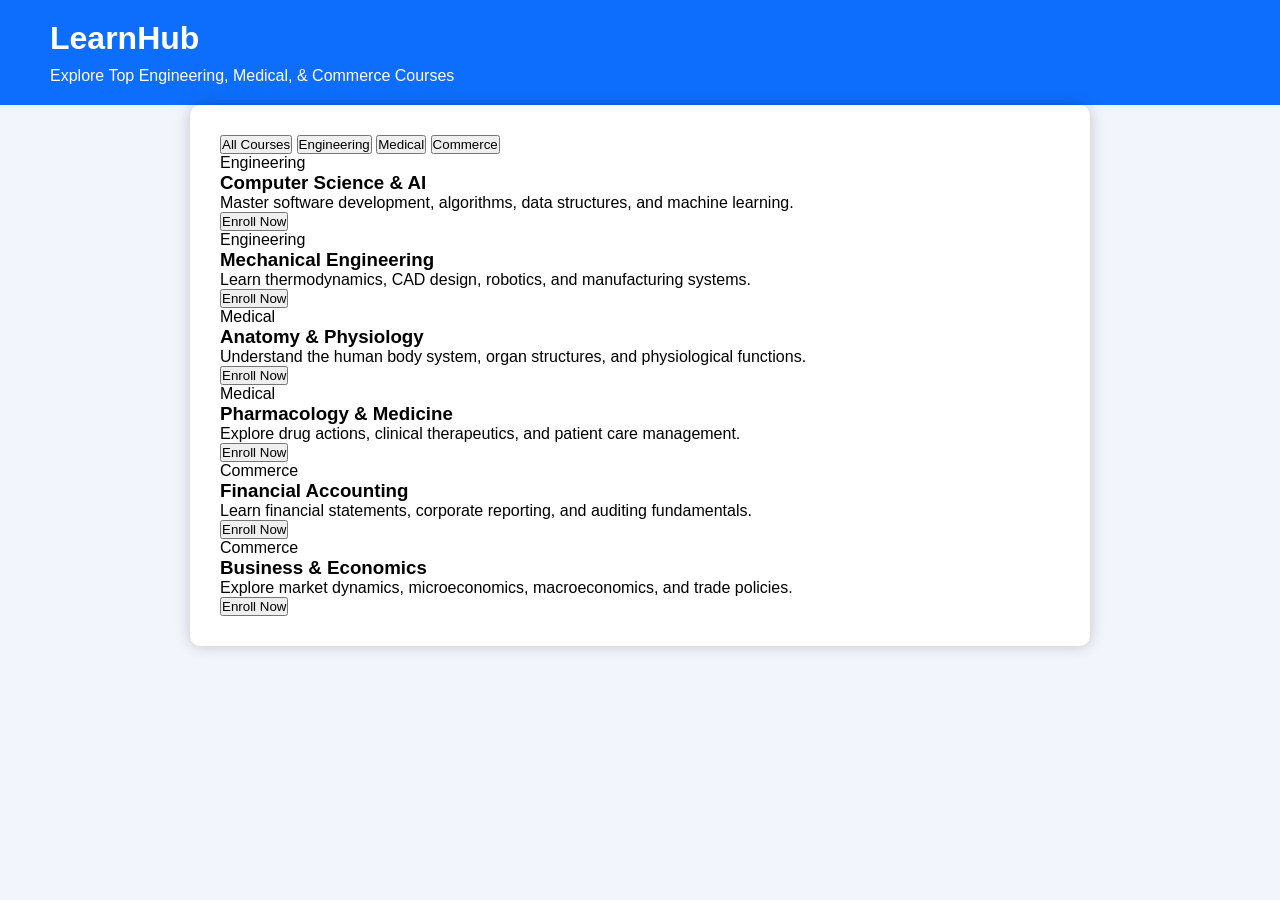
==== courses.html @ 251b4f08 "my first courses" ====
<!DOCTYPE html>
<html lang="en">
<head>
  <meta charset="UTF-8">
  <meta name="viewport" content="width=device-width, initial-scale=1.0">
  <title>Course Catalog</title>
  <link rel="stylesheet" href="style.css">
</head>
<body>

  <header class="navbar">
    <h1>LearnHub</h1>
    <p>Explore Top Engineering, Medical, & Commerce Courses</p>
  </header>

  <main class="container">
    <!-- Category Filter Buttons -->
    <section class="filter-section">
      <button class="filter-btn active" data-category="all">All Courses</button>
      <button class="filter-btn" data-category="engineering">Engineering</button>
      <button class="filter-btn" data-category="medical">Medical</button>
      <button class="filter-btn" data-category="commerce">Commerce</button>
    </section>

    <!-- Course Cards Grid -->
    <section class="courses-grid" id="coursesGrid">
      
      <!-- Engineering Courses -->
      <div class="course-card" data-category="engineering">
        <span class="badge engineering">Engineering</span>
        <h3>Computer Science & AI</h3>
        <p>Master software development, algorithms, data structures, and machine learning.</p>
        <button class="enroll-btn">Enroll Now</button>
      </div>

      <div class="course-card" data-category="engineering">
        <span class="badge engineering">Engineering</span>
        <h3>Mechanical Engineering</h3>
        <p>Learn thermodynamics, CAD design, robotics, and manufacturing systems.</p>
        <button class="enroll-btn">Enroll Now</button>
      </div>

      <!-- Medical Courses -->
      <div class="course-card" data-category="medical">
        <span class="badge medical">Medical</span>
        <h3>Anatomy & Physiology</h3>
        <p>Understand the human body system, organ structures, and physiological functions.</p>
        <button class="enroll-btn">Enroll Now</button>
      </div>

      <div class="course-card" data-category="medical">
        <span class="badge medical">Medical</span>
        <h3>Pharmacology & Medicine</h3>
        <p>Explore drug actions, clinical therapeutics, and patient care management.</p>
        <button class="enroll-btn">Enroll Now</button>
      </div>

      <!-- Commerce Courses -->
      <div class="course-card" data-category="commerce">
        <span class="badge commerce">Commerce</span>
        <h3>Financial Accounting</h3>
        <p>Learn financial statements, corporate reporting, and auditing fundamentals.</p>
        <button class="enroll-btn">Enroll Now</button>
      </div>

      <div class="course-card" data-category="commerce">
        <span class="badge commerce">Commerce</span>
        <h3>Business & Economics</h3>
        <p>Explore market dynamics, microeconomics, macroeconomics, and trade policies.</p>
        <button class="enroll-btn">Enroll Now</button>
      </div>

    </section>
  </main>

  <script src="script.js"></script>
</body>
</html>
---- style.css ----
*{
    margin:0;
    padding:0;
    box-sizing:border-box;
}

body{
    font-family:Arial, sans-serif;
    background:#f2f6fc;
}

header{
    background:#0d6efd;
    color:white;
    padding:20px 50px;
}

header h1{
    margin-bottom:10px;
}

nav a{
    color:white;
    text-decoration:none;
    margin-right:20px;
    font-weight:bold;
}

.home{
    width:90%;
    margin:30px auto;
}

.container{
    width:90%;
    max-width:900px;
    margin:auto;
    background:white;
    padding:30px;
    border-radius:10px;
    box-shadow:0 0 15px rgba(0,0,0,.2);
}

form{
    display:grid;
    grid-template-columns:1fr 1fr;
    gap:15px;
}

label{
    font-weight:bold;
}

input,
select,
textarea{
    width:100%;
    padding:10px;
    border:1px solid #ccc;
    border-radius:5px;
}

textarea{
    height:80px;
    resize:none;
}

input[type="submit"]{
    grid-column:1/3;
    background:#0d6efd;
    color:white;
    border:none;
    cursor:pointer;
    font-size:16px;
}

.output{
    width:90%;
    max-width:900px;
    margin:30px auto;
    background:white;
    padding:20px;
    border-radius:10px;
    box-shadow:0 0 10px rgba(0,0,0,.2);
}
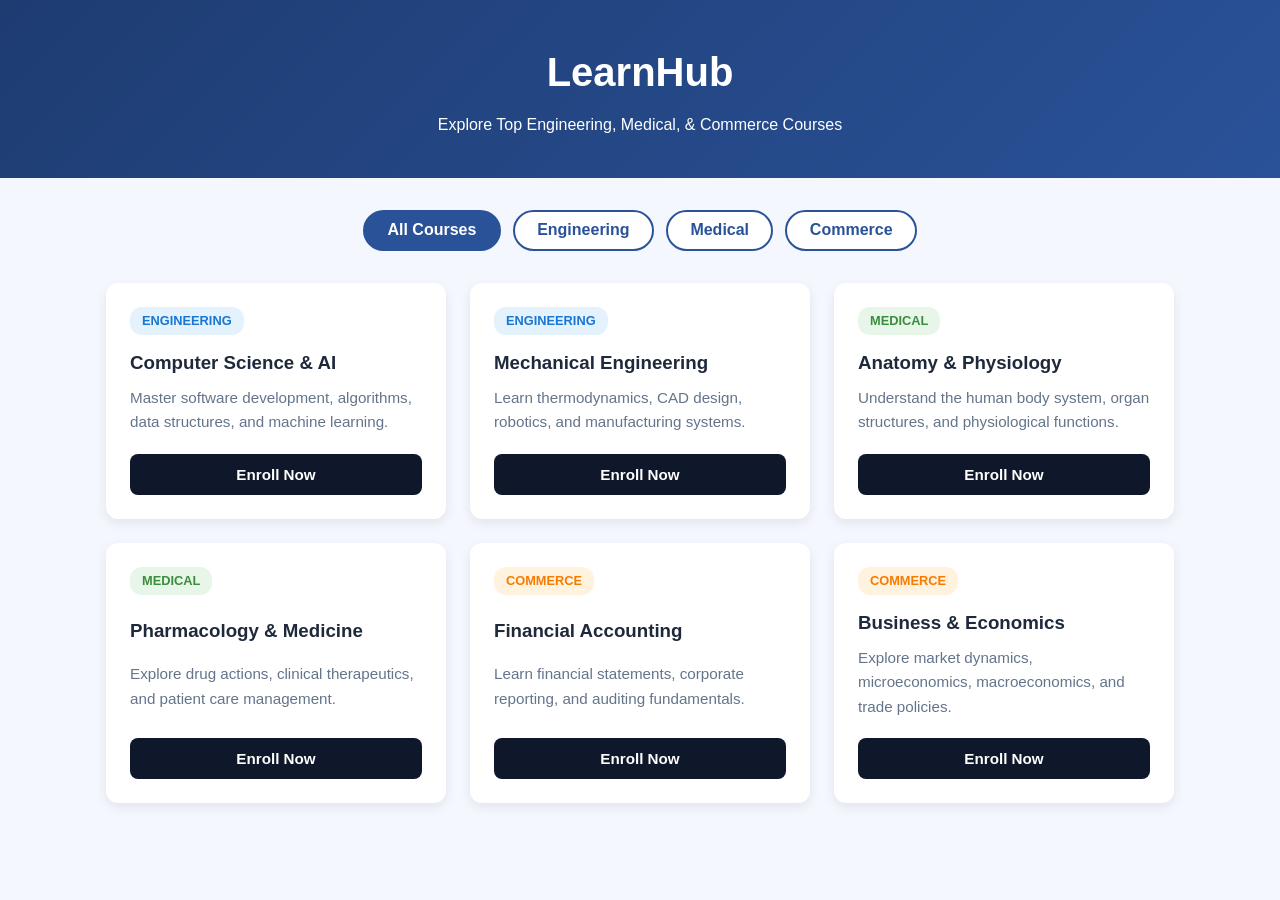
==== commit 8c47af31: "added some improvements" ====
--- a/courses.html
+++ b/courses.html
@@ -4,7 +4,7 @@
   <meta charset="UTF-8">
   <meta name="viewport" content="width=device-width, initial-scale=1.0">
   <title>Course Catalog</title>
-  <link rel="stylesheet" href="style.css">
+  <link rel="stylesheet" href="courses.css">
 </head>
 <body>
 
@@ -73,6 +73,6 @@
     </section>
   </main>
 
-  <script src="script.js"></script>
+  <script src="courses.js"></script>
 </body>
 </html>
--- a/courses.css
+++ b/courses.css
@@ -0,0 +1,137 @@
+* {
+  box-sizing: border-box;
+  margin: 0;
+  padding: 0;
+  font-family: 'Segoe UI', Tahoma, Geneva, Verdana, sans-serif;
+}
+
+body {
+  background-color: #f4f7fe;
+  color: #333;
+  line-height: 1.6;
+}
+
+.navbar {
+  background: linear-gradient(135deg, #1e3c72, #2a5298);
+  color: #fff;
+  text-align: center;
+  padding: 2.5rem 1rem;
+}
+
+.navbar h1 {
+  font-size: 2.5rem;
+  margin-bottom: 0.5rem;
+}
+
+.container {
+  max-width: 1100px;
+  margin: 2rem auto;
+  padding: 0 1rem;
+}
+
+/* Category Filter Buttons */
+.filter-section {
+  display: flex;
+  justify-content: center;
+  gap: 0.75rem;
+  flex-wrap: wrap;
+  margin-bottom: 2rem;
+}
+
+.filter-btn {
+  background-color: #fff;
+  border: 2px solid #2a5298;
+  color: #2a5298;
+  padding: 0.6rem 1.4rem;
+  font-size: 1rem;
+  font-weight: 600;
+  border-radius: 25px;
+  cursor: pointer;
+  transition: all 0.3s ease;
+}
+
+.filter-btn:hover,
+.filter-btn.active {
+  background-color: #2a5298;
+  color: #fff;
+}
+
+/* Courses Grid */
+.courses-grid {
+  display: grid;
+  grid-template-columns: repeat(auto-fit, minmax(300px, 1fr));
+  gap: 1.5rem;
+}
+
+.course-card {
+  background: #fff;
+  border-radius: 12px;
+  padding: 1.5rem;
+  box-shadow: 0 4px 12px rgba(0, 0, 0, 0.08);
+  display: flex;
+  flex-direction: column;
+  justify-content: space-between;
+  transition: transform 0.3s ease, box-shadow 0.3s ease;
+}
+
+.course-card:hover {
+  transform: translateY(-5px);
+  box-shadow: 0 8px 20px rgba(0, 0, 0, 0.12);
+}
+
+.badge {
+  align-self: flex-start;
+  padding: 0.25rem 0.75rem;
+  border-radius: 12px;
+  font-size: 0.8rem;
+  font-weight: bold;
+  text-transform: uppercase;
+  margin-bottom: 0.8rem;
+}
+
+.badge.engineering {
+  background-color: #e3f2fd;
+  color: #1976d2;
+}
+
+.badge.medical {
+  background-color: #e8f5e9;
+  color: #388e3c;
+}
+
+.badge.commerce {
+  background-color: #fff3e0;
+  color: #f57c00;
+}
+
+.course-card h3 {
+  margin-bottom: 0.5rem;
+  color: #1e293b;
+}
+
+.course-card p {
+  color: #64748b;
+  font-size: 0.95rem;
+  margin-bottom: 1.2rem;
+}
+
+.enroll-btn {
+  width: 100%;
+  padding: 0.75rem;
+  background-color: #0f172a;
+  color: #fff;
+  border: none;
+  border-radius: 8px;
+  font-size: 0.95rem;
+  font-weight: 600;
+  cursor: pointer;
+  transition: background-color 0.2s ease;
+}
+
+.enroll-btn:hover {
+  background-color: #2563eb;
+}
+
+.enroll-btn.enrolled {
+  background-color: #16a34a;
+}
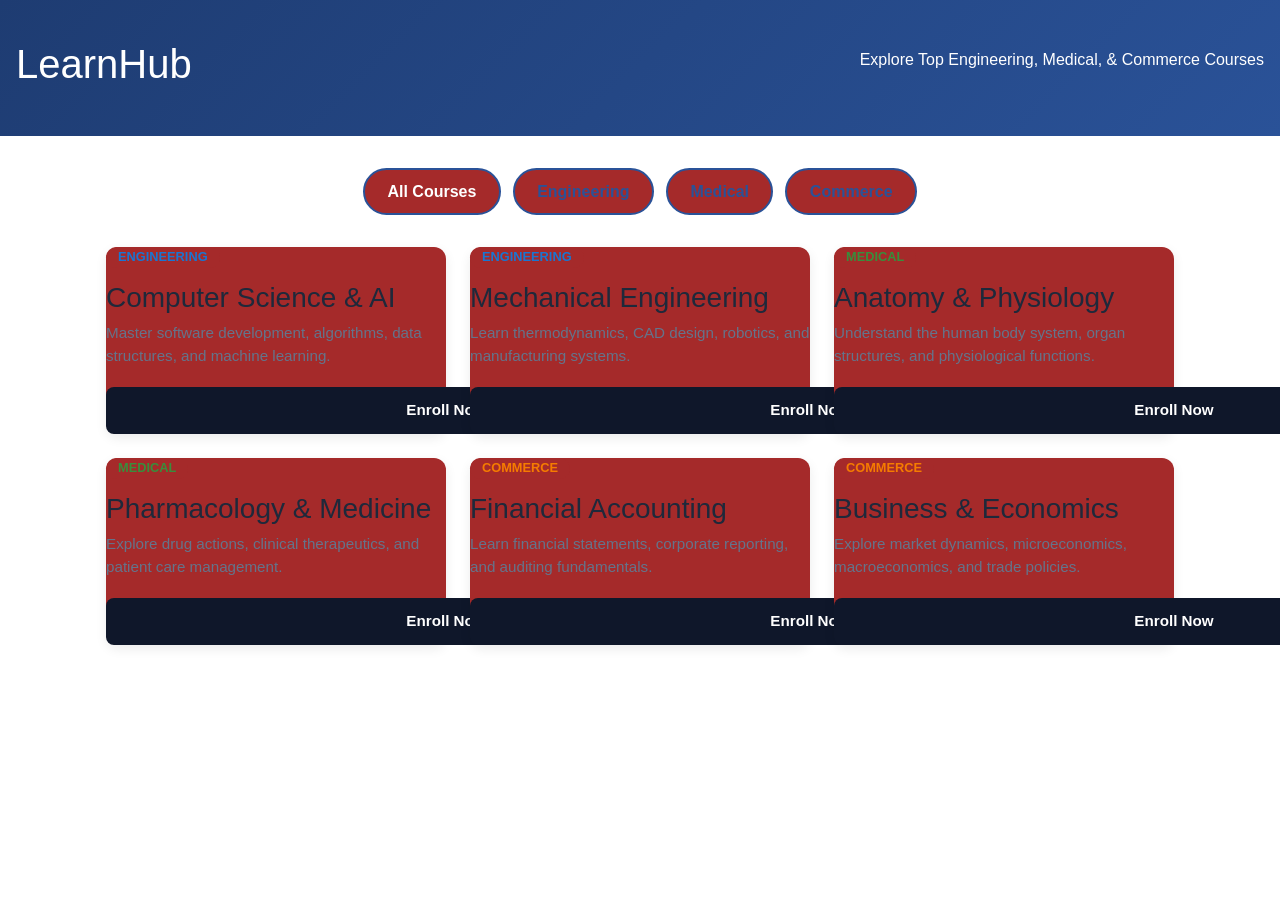
==== commit 6f96208c: "added bootstrap links in courses html head" ====
--- a/courses.html
+++ b/courses.html
@@ -1,11 +1,16 @@
 <!DOCTYPE html>
 <html lang="en">
+
 <head>
+  <link href="https://cdn.jsdelivr.net/npm/bootstrap@5.3.8/dist/css/bootstrap.min.css" rel="stylesheet"
+    integrity="sha384-sRIl4kxILFvY47J16cr9ZwB07vP4J8+LH7qKQnuqkuIAvNWLzeN8tE5YBujZqJLB" crossorigin="anonymous">
+
   <meta charset="UTF-8">
   <meta name="viewport" content="width=device-width, initial-scale=1.0">
   <title>Course Catalog</title>
   <link rel="stylesheet" href="courses.css">
 </head>
+
 <body>
 
   <header class="navbar">
@@ -24,7 +29,7 @@
 
     <!-- Course Cards Grid -->
     <section class="courses-grid" id="coursesGrid">
-      
+
       <!-- Engineering Courses -->
       <div class="course-card" data-category="engineering">
         <span class="badge engineering">Engineering</span>
@@ -75,4 +80,5 @@
 
   <script src="courses.js"></script>
 </body>
+
 </html>
--- a/courses.css
+++ b/courses.css
@@ -6,9 +6,6 @@
 }
 
 body {
-  background-color: #f4f7fe;
-  color: #333;
-  line-height: 1.6;
 }
 
 .navbar {
@@ -39,7 +36,7 @@
 }
 
 .filter-btn {
-  background-color: #fff;
+  background-color:brown;
   border: 2px solid #2a5298;
   color: #2a5298;
   padding: 0.6rem 1.4rem;
@@ -52,7 +49,7 @@
 
 .filter-btn:hover,
 .filter-btn.active {
-  background-color: #2a5298;
+  background-color: brown;
   color: #fff;
 }
 
@@ -64,9 +61,9 @@
 }
 
 .course-card {
-  background: #fff;
+  background:brown;
   border-radius: 12px;
-  padding: 1.5rem;
+  padding: 20;
   box-shadow: 0 4px 12px rgba(0, 0, 0, 0.08);
   display: flex;
   flex-direction: column;
@@ -90,17 +87,17 @@
 }
 
 .badge.engineering {
-  background-color: #e3f2fd;
+  background-color: brown;
   color: #1976d2;
 }
 
 .badge.medical {
-  background-color: #e8f5e9;
+  background-color: brown;
   color: #388e3c;
 }
 
 .badge.commerce {
-  background-color: #fff3e0;
+  background-color:brown;
   color: #f57c00;
 }
 
@@ -116,7 +113,7 @@
 }
 
 .enroll-btn {
-  width: 100%;
+  width: 200%;
   padding: 0.75rem;
   background-color: #0f172a;
   color: #fff;
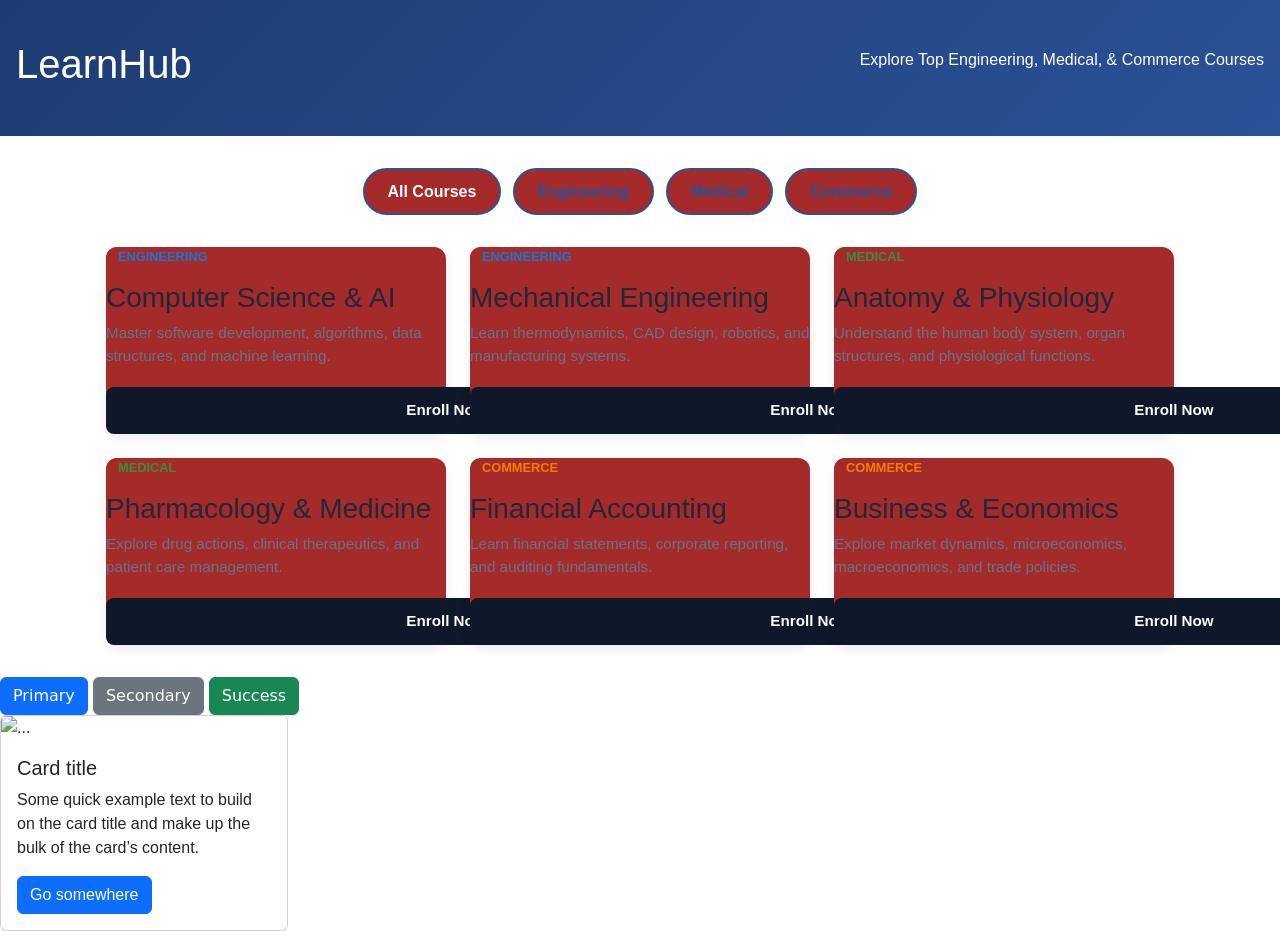
==== commit 35338ab7: "added some bootstrap elements" ====
--- a/courses.html
+++ b/courses.html
@@ -4,7 +4,9 @@
 <head>
   <link href="https://cdn.jsdelivr.net/npm/bootstrap@5.3.8/dist/css/bootstrap.min.css" rel="stylesheet"
     integrity="sha384-sRIl4kxILFvY47J16cr9ZwB07vP4J8+LH7qKQnuqkuIAvNWLzeN8tE5YBujZqJLB" crossorigin="anonymous">
-
+  <script src="https://cdn.jsdelivr.net/npm/bootstrap@5.3.8/dist/js/bootstrap.bundle.min.js"
+    integrity="sha384-FKyoEForCGlyvwx9Hj09JcYn3nv7wiPVlz7YYwJrWVcXK/BmnVDxM+D2scQbITxI"
+    crossorigin="anonymous"></script>
   <meta charset="UTF-8">
   <meta name="viewport" content="width=device-width, initial-scale=1.0">
   <title>Course Catalog</title>
@@ -72,13 +74,28 @@
         <span class="badge commerce">Commerce</span>
         <h3>Business & Economics</h3>
         <p>Explore market dynamics, microeconomics, macroeconomics, and trade policies.</p>
-        <button class="enroll-btn">Enroll Now</button>
+        <button class="enroll-btn btn">Enroll Now</button>
       </div>
 
     </section>
   </main>
 
+<button type="button" class="btn btn-primary">Primary</button>
+<button type="button" class="btn btn-secondary">Secondary</button>
+<button type="button" class="btn btn-success">Success</button>
+
+<div class="card" style="width: 18rem;">
+  <img src="..." class="card-img-top" alt="...">
+  <div class="card-body">
+    <h5 class="card-title">Card title</h5>
+    <p class="card-text">Some quick example text to build on the card title and make up the bulk of the card’s content.</p>
+    <a href="#" class="btn btn-primary">Go somewhere</a>
+  </div>
+</div>
+
   <script src="courses.js"></script>
+
+
 </body>
 
 </html>
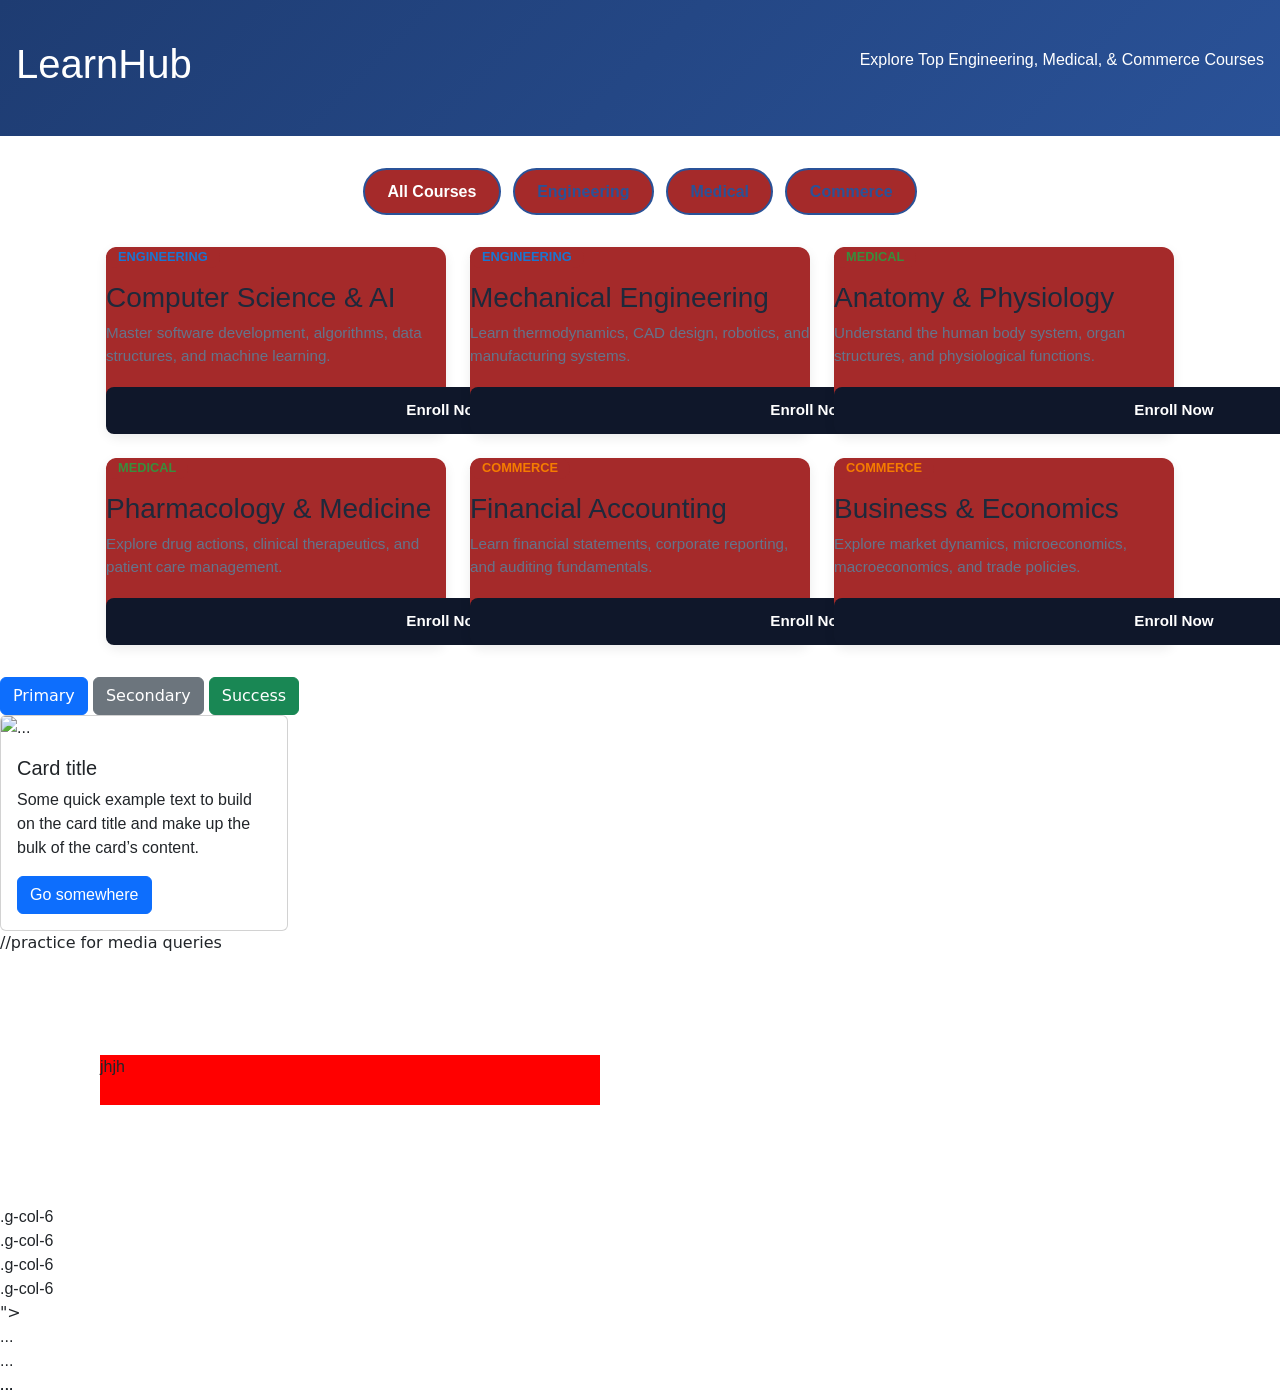
==== commit c5bbbe19: "change" ====
--- a/courses.html
+++ b/courses.html
@@ -93,6 +93,24 @@
   </div>
 </div>
 
+//practice for media queries
+<div class="mediaQueryContainer">jhjh</div>
+<div class="<div class="grid text-center">
+  <div class="g-col-6">.g-col-6</div>
+  <div class="g-col-6">.g-col-6</div>
+
+  <div class="g-col-6">.g-col-6</div>
+  <div class="g-col-6">.g-col-6</div>
+</div>">
+
+</div><div class="position-static">...</div>
+<div class="position-relative">...</div>
+<div class="position-absolute">...</div>
+<div class="position-fixed">...</div>
+<div class="position-sticky">...</div>
+
+
+
   <script src="courses.js"></script>
 
 
--- a/courses.css
+++ b/courses.css
@@ -5,8 +5,6 @@
   font-family: 'Segoe UI', Tahoma, Geneva, Verdana, sans-serif;
 }
 
-body {
-}
 
 .navbar {
   background: linear-gradient(135deg, #1e3c72, #2a5298);
@@ -131,4 +129,23 @@
 
 .enroll-btn.enrolled {
   background-color: #16a34a;
+}
+
+/* practice for Media Query */
+
+.mediaQueryContainer{
+  margin:100px;
+   height: 50px;
+   width: 500px;
+   background-color: red;
+}
+
+@media(max-width: 768){
+.mediaQueryContainer{
+  margin:100px;
+   height: 100px !important;
+   width: 100px !important;
+   background-color: rgb(36, 32, 32) !important;
+}
+
 }
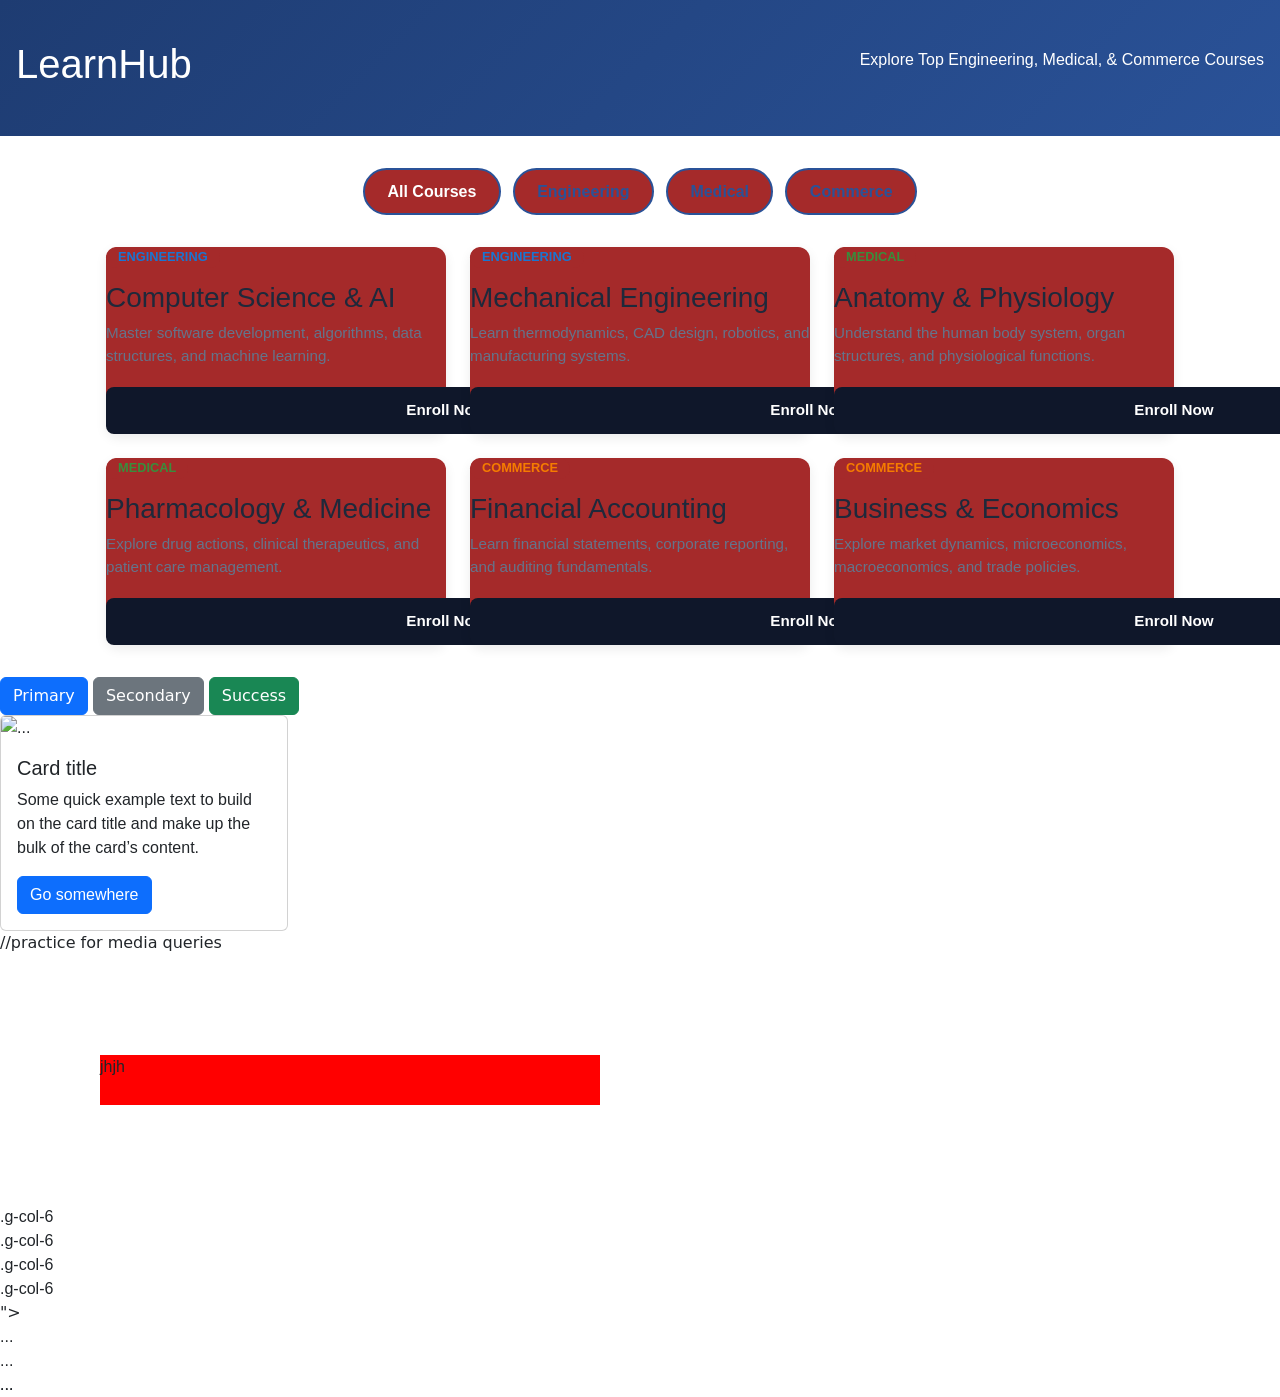
==== commit 855b7a70: "signup" ====
--- a/courses.html
+++ b/courses.html
@@ -107,7 +107,11 @@
 <div class="position-relative">...</div>
 <div class="position-absolute">...</div>
 <div class="position-fixed">...</div>
-<div class="position-sticky">...</div>
+      </form>
+    </div>
+  </div>
+</nav>
+
 
 
 
